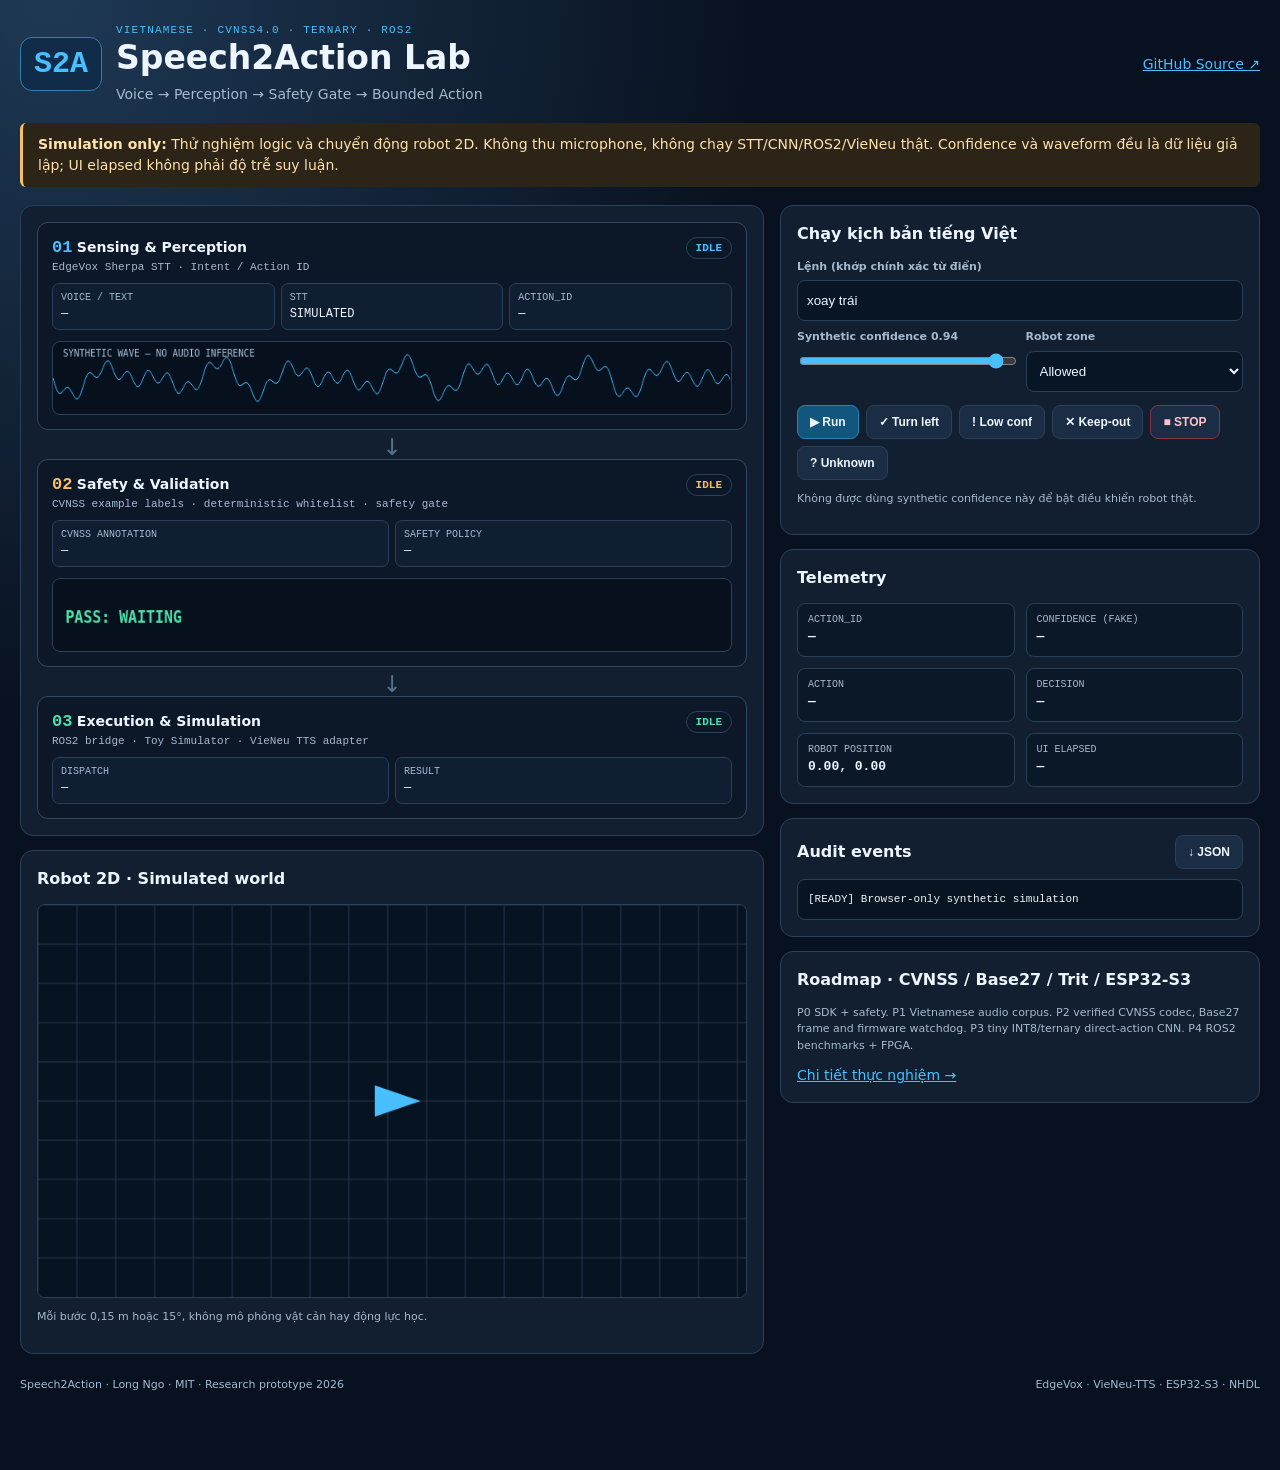
==== site/index.html @ 1edca8e2 "docs: add Speech2Action Vietnamese lab, Pages workflow and CVNSS/Base27/ternary firmware roadmap" ====
<!doctype html>
<html lang="vi"><head><meta charset="utf-8"><meta name="viewport" content="width=device-width,initial-scale=1">
<title>Speech2Action · Vietnamese Robot Lab</title>
<style>
:root{color-scheme:dark;--bg:#08111f;--panel:#121f31;--text:#edf6ff;--muted:#a5b9ce;--border:#29405a;--blue:#48bfff;--amber:#f8bd65;--green:#4ee0aa;--red:#ff7180}
*{box-sizing:border-box}body{margin:0;background:radial-gradient(circle at 4% 0%,#1e3854,transparent 38%),var(--bg);font:14px/1.5 system-ui,sans-serif;color:var(--text)}
a{color:var(--blue)}.wrap{max-width:1300px;margin:auto;padding:24px 20px 70px}header{display:flex;align-items:center;justify-content:space-between;gap:15px;flex-wrap:wrap;margin:0 0 18px}
.brand{display:flex;align-items:center;gap:14px}.mark{font:900 30px monospace;padding:9px 13px;border:1px solid #347eaa;border-radius:12px;color:var(--blue);background:#102c48}
h1{font-size:clamp(23px,3vw,33px);line-height:1.2;margin:2px 0 0}h2{font-size:16px;margin:0 0 13px}.tiny{font:11px monospace;letter-spacing:1.2px;color:var(--blue)}.subtitle{color:var(--muted);margin:6px 0 0}
.notice{background:#2d2418;border-left:3px solid var(--amber);border-radius:6px;padding:11px 15px;color:#ffe1ad;margin-bottom:18px}
.cols{display:grid;grid-template-columns:minmax(0,1.55fr) minmax(310px,1fr);gap:16px;align-items:start}.stack{display:grid;gap:14px}
.panel{padding:16px;background:var(--panel);border:1px solid var(--border);border-radius:13px;min-width:0}
.block{--c:var(--blue);background:#0c1728;border:1px solid #304861;border-radius:11px;padding:14px;transition:.2s}.block.b2{--c:var(--amber)}.block.b3{--c:var(--green)}.block.run{border-color:var(--c);box-shadow:0 0 18px #31577766}.block.pass{border-color:var(--green)}.block.reject{border-color:var(--red)}
.bhead{display:flex;align-items:center;justify-content:space-between;gap:10px}.num{color:var(--c);font:bold 17px monospace}.name{font-weight:750;font-size:14px}.description{font:11px monospace;color:var(--muted);margin:2px 0 10px}.status{font:bold 11px monospace;color:var(--c);border:1px solid var(--border);padding:4px 9px;border-radius:15px}
.stages{display:grid;grid-template-columns:repeat(3,minmax(0,1fr));gap:6px}.stages.duo{grid-template-columns:repeat(2,minmax(0,1fr))}.stage{padding:8px;border:1px solid var(--border);background:#101e32;border-radius:7px;min-width:0}.stage small{display:block;color:var(--muted);font:10px monospace}.stage span{display:block;font:12px monospace;white-space:nowrap;overflow:hidden;text-overflow:ellipsis;margin-top:4px}
.arrow{text-align:center;font-size:23px;height:29px;color:#56728b}canvas{display:block;width:100%;height:74px;border:1px solid var(--border);border-radius:8px;margin-top:11px;background:#07111e}#world{height:auto;aspect-ratio:1.8}
label{display:block;font-size:11px;font-weight:700;color:var(--muted);margin:8px 0 5px}input[type=text],select{width:100%;height:41px;padding:9px;border-radius:8px;background:#081525;color:var(--text);border:1px solid var(--border)}input[type=range]{width:100%;accent-color:var(--blue)}
.controls,.metrics{display:grid;grid-template-columns:repeat(2,1fr);gap:11px}.buttons{display:flex;gap:7px;flex-wrap:wrap;margin-top:13px}
button{padding:9px 12px;color:var(--text);background:#1a2d45;border:1px solid var(--border);border-radius:8px;font-size:12px;font-weight:bold;cursor:pointer}button.primary{background:#12557d;border-color:#2684b7}button.stop{color:#ffc0c8;border-color:#8a3345}button:disabled{opacity:.45;cursor:wait}
.metric{padding:10px;background:#0b1828;border:1px solid var(--border);border-radius:8px}.metric small{display:block;color:var(--muted);font:10px monospace}.metric strong{font:700 13px monospace;overflow-wrap:anywhere}
pre{background:#081421;border:1px solid var(--border);border-radius:8px;padding:10px;margin:0;white-space:pre-wrap;max-height:230px;overflow:auto;font:11px/1.7 monospace}
.note{font-size:11px;color:var(--muted)}footer{color:var(--muted);font-size:11px;margin-top:23px;display:flex;justify-content:space-between;gap:10px;flex-wrap:wrap}
@media(max-width:900px){.cols{grid-template-columns:1fr}}@media(max-width:520px){.wrap{padding:16px 10px 65px}.panel{padding:10px}.block{padding:10px}.controls,.metrics{grid-template-columns:1fr}}
</style></head><body><div class="wrap">
<header><div class="brand"><div class="mark">S2A</div><div><div class="tiny">VIETNAMESE · CVNSS4.0 · TERNARY · ROS2</div><h1>Speech2Action Lab</h1><p class="subtitle">Voice → Perception → Safety Gate → Bounded Action</p></div></div><a href="https://github.com/xulytiengviet/speech2action">GitHub Source ↗</a></header>
<div class="notice"><strong>Simulation only:</strong> Thử nghiệm logic và chuyển động robot 2D. Không thu microphone, không chạy STT/CNN/ROS2/VieNeu thật. Confidence và waveform đều là dữ liệu giả lập; UI elapsed không phải độ trễ suy luận.</div>
<div class="cols"><main class="stack"><section class="panel">
<div class="block b1" id="b1"><div class="bhead"><div><span class="num">01</span> <span class="name">Sensing & Perception</span></div><span class="status" id="s1">IDLE</span></div><div class="description">EdgeVox Sherpa STT · Intent / Action ID</div><div class="stages"><div class="stage"><small>VOICE / TEXT</small><span id="v1">—</span></div><div class="stage"><small>STT</small><span>SIMULATED</span></div><div class="stage"><small>ACTION_ID</small><span id="v2">—</span></div></div><canvas id="wave" width="820" height="74"></canvas></div>
<div class="arrow">↓</div>
<div class="block b2" id="b2"><div class="bhead"><div><span class="num">02</span> <span class="name">Safety & Validation</span></div><span class="status" id="s2">IDLE</span></div><div class="description">CVNSS example labels · deterministic whitelist · safety gate</div><div class="stages duo"><div class="stage"><small>CVNSS ANNOTATION</small><span id="v3">—</span></div><div class="stage"><small>SAFETY POLICY</small><span id="v4">—</span></div></div><canvas id="checks" width="820" height="74"></canvas></div>
<div class="arrow">↓</div>
<div class="block b3" id="b3"><div class="bhead"><div><span class="num">03</span> <span class="name">Execution & Simulation</span></div><span class="status" id="s3">IDLE</span></div><div class="description">ROS2 bridge · Toy Simulator · VieNeu TTS adapter</div><div class="stages duo"><div class="stage"><small>DISPATCH</small><span id="v5">—</span></div><div class="stage"><small>RESULT</small><span id="v6">—</span></div></div></div></section>
<section class="panel"><h2>Robot 2D · Simulated world</h2><canvas id="world" width="820" height="450"></canvas><p class="note">Mỗi bước 0,15 m hoặc 15°, không mô phỏng vật cản hay động lực học.</p></section></main>
<aside class="stack"><section class="panel"><h2>Chạy kịch bản tiếng Việt</h2><label for="cmd">Lệnh (khớp chính xác từ điển)</label><input id="cmd" type="text" value="xoay trái"><div class="controls"><div><label for="conf">Synthetic confidence <output id="co">0.94</output></label><input id="conf" type="range" min="0" max="1" step=".01" value=".94"></div><div><label for="zone">Robot zone</label><select id="zone"><option value="clear">Allowed</option><option value="keepout">Keep-out</option></select></div></div>
<div class="buttons"><button class="primary" id="go">▶ Run</button><button data-case="ok">✓ Turn left</button><button data-case="low">! Low conf</button><button data-case="keep">✕ Keep-out</button><button data-case="stop" class="stop">■ STOP</button><button data-case="unknown">? Unknown</button></div>
<p class="note">Không được dùng synthetic confidence này để bật điều khiển robot thật.</p></section>
<section class="panel"><h2>Telemetry</h2><div class="metrics"><div class="metric"><small>ACTION_ID</small><strong id="m1">—</strong></div><div class="metric"><small>CONFIDENCE (FAKE)</small><strong id="m2">—</strong></div><div class="metric"><small>ACTION</small><strong id="m3">—</strong></div><div class="metric"><small>DECISION</small><strong id="m4">—</strong></div><div class="metric"><small>ROBOT POSITION</small><strong id="m5">0.00, 0.00</strong></div><div class="metric"><small>UI ELAPSED</small><strong id="m6">—</strong></div></div></section>
<section class="panel"><div style="display:flex;justify-content:space-between;gap:8px;align-items:center;margin-bottom:10px"><h2 style="margin:0">Audit events</h2><button id="export">↓ JSON</button></div><pre id="log">[READY] Browser-only synthetic simulation</pre></section>
<section class="panel"><h2>Roadmap · CVNSS / Base27 / Trit / ESP32-S3</h2><p class="note">P0 SDK + safety. P1 Vietnamese audio corpus. P2 verified CVNSS codec, Base27 frame and firmware watchdog. P3 tiny INT8/ternary direct-action CNN. P4 ROS2 benchmarks + FPGA.</p><a href="https://github.com/xulytiengviet/speech2action/blob/main/SPEECH2ACTION_ROADMAP.md">Chi tiết thực nghiệm →</a></section></aside></div>
<footer><span>Speech2Action · Long Ngo · MIT · Research prototype 2026</span><span>EdgeVox · VieNeu-TTS · ESP32-S3 · NHDL</span></footer>
</div><script>
"use strict";
const $=id=>document.getElementById(id),sleep=n=>new Promise(r=>setTimeout(r,n));
const actions=[{id:0,name:"STOP",tag:"duwng2",p:["dừng lại","dừng","đứng lại","khẩn cấp dừng"]},{id:1,name:"MOVE_FORWARD",tag:"tieens1 leen1",p:["tiến lên","đi thẳng","tiến"]},{id:2,name:"MOVE_BACK",tag:"lui3",p:["lùi lại","lùi"]},{id:3,name:"TURN_LEFT",tag:"xoay1 trai3",p:["xoay trái","quay trái","rẽ trái"]},{id:4,name:"TURN_RIGHT",tag:"xoay1 fai3",p:["xoay phải","quay phải","rẽ phải"]},{id:5,name:"GRASP",tag:"gap1",p:["gắp vật","gắp"]}];
const n=s=>s.normalize("NFC").toLocaleLowerCase("vi-VN").trim().replace(/\s+/g," ");const lex=new Map();actions.forEach(a=>a.p.forEach(p=>lex.set(n(p),a)));
let busy=false,pose={x:0,y:0,yaw:0},history=[];
function state(i,s){$("s"+i).textContent=s;const b=$("b"+i);b.classList.remove("run","pass","reject");if(s==="RUN")b.classList.add("run");if(s==="PASS")b.classList.add("pass");if(s==="REJECT")b.classList.add("reject")}
function wave(){const c=$("wave"),g=c.getContext("2d");g.strokeStyle="#48bfff";g.beginPath();for(let i=0;i<c.width;i++){const y=37+Math.sin(i*.07)*Math.cos(i*.014)*18+Math.sin(i*.26)*7;i?g.lineTo(i,y):g.moveTo(i,y)}g.stroke();g.fillStyle="#abc1d8";g.font="11px monospace";g.fillText("SYNTHETIC WAVE — NO AUDIO INFERENCE",12,15)}
function check(ok,s){const g=$("checks").getContext("2d");g.clearRect(0,0,820,74);g.fillStyle=ok?"#4ee0aa":"#ff7180";g.font="bold 18px monospace";g.fillText((ok?"PASS: ":"REJECT: ")+s,15,45)}
function world(){const c=$("world"),g=c.getContext("2d"),w=c.width,h=c.height;g.fillStyle="#061320";g.fillRect(0,0,w,h);g.strokeStyle="#263950";for(let x=0;x<w;x+=45){g.beginPath();g.moveTo(x,0);g.lineTo(x,h);g.stroke()}for(let y=0;y<h;y+=45){g.beginPath();g.moveTo(0,y);g.lineTo(w,y);g.stroke()}g.save();g.translate(w/2+pose.x*130,h/2-pose.y*130);g.rotate(-pose.yaw);g.fillStyle="#48bfff";g.beginPath();g.moveTo(33,0);g.lineTo(-20,-18);g.lineTo(-20,18);g.closePath();g.fill();g.restore();$("m5").textContent=pose.x.toFixed(2)+", "+pose.y.toFixed(2)}
function move(id){if(id===1){pose.x+=.15*Math.cos(pose.yaw);pose.y+=.15*Math.sin(pose.yaw)}if(id===2){pose.x-=.15*Math.cos(pose.yaw);pose.y-=.15*Math.sin(pose.yaw)}if(id===3)pose.yaw+=Math.PI/12;if(id===4)pose.yaw-=Math.PI/12;world()}
async function run(){if(busy)return;busy=true;document.querySelectorAll("button").forEach(b=>b.disabled=true);const t=performance.now(),cmd=$("cmd").value,conf=Number($("conf").value),keep=$("zone").value==="keepout",act=lex.get(n(cmd)),trace=[];$("log").textContent="[START] synthetic only";const info=s=>{$("log").textContent+="\n"+s;trace.push(s)};
try{[1,2,3].forEach(i=>state(i,"IDLE"));state(1,"RUN");$("v1").textContent=cmd;info("[B1] Text input, real STT skipped");await sleep(180);$("v2").textContent=act?act.id:"UNKNOWN";$("m1").textContent=act?act.id:"UNKNOWN";$("m2").textContent=conf.toFixed(2);$("m3").textContent=act?act.name:"UNKNOWN";state(1,"PASS");
state(2,"RUN");await sleep(170);$("v3").textContent=act?act.tag+" (demo)":"N/A";const reason=!act?"UNKNOWN_COMMAND":act.id===0?"PASS":keep?"KEEP_OUT":conf<.85?"LOW_CONFIDENCE":act.id===5?"OPERATOR_AUTH_REQUIRED":"PASS";const ok=reason==="PASS";$("v4").textContent=reason;$("m4").textContent=reason;state(2,ok?"PASS":"REJECT");check(ok,reason);info("[B2] "+reason);await sleep(170);
state(3,"RUN");const result=ok?"SIMULATED_"+act.name:"NO_OP";$("v5").textContent=ok?act.name:"NO_OP";if(ok)move(act.id);$("v6").textContent=result;state(3,ok?"PASS":"REJECT");info("[B3] "+result);const duration=Math.round(performance.now()-t);$("m6").textContent=duration+" ms (UI)";history.push({synthetic:true,command:cmd,confidence:conf,keepout:keep,action:act?act.id:null,decision:reason,result,ui_ms:duration,trace})}
finally{busy=false;document.querySelectorAll("button").forEach(b=>b.disabled=false)}}
$("go").onclick=run;$("cmd").onkeydown=e=>{if(e.key==="Enter")run()};$("conf").oninput=()=>{$("co").textContent=Number($("conf").value).toFixed(2)};
const cases={ok:["xoay trái",.94,"clear"],low:["gắp vật",.62,"clear"],keep:["xoay trái",.94,"keepout"],stop:["dừng lại",.1,"keepout"],unknown:["không tiến lên",.97,"clear"]};
document.querySelectorAll("[data-case]").forEach(b=>b.onclick=()=>{const q=cases[b.dataset.case];$("cmd").value=q[0];$("conf").value=q[1];$("zone").value=q[2];$("co").textContent=Number(q[1]).toFixed(2);run()});
$("export").onclick=()=>{const obj={schema:"speech2action-synthetic",runs:history},url=URL.createObjectURL(new Blob([JSON.stringify(obj,null,2)],{type:"application/json"})),a=document.createElement("a");a.href=url;a.download="speech2action-audit.json";a.click();setTimeout(()=>URL.revokeObjectURL(url),1000)};
wave();world();check(true,"WAITING");
</script></body></html>
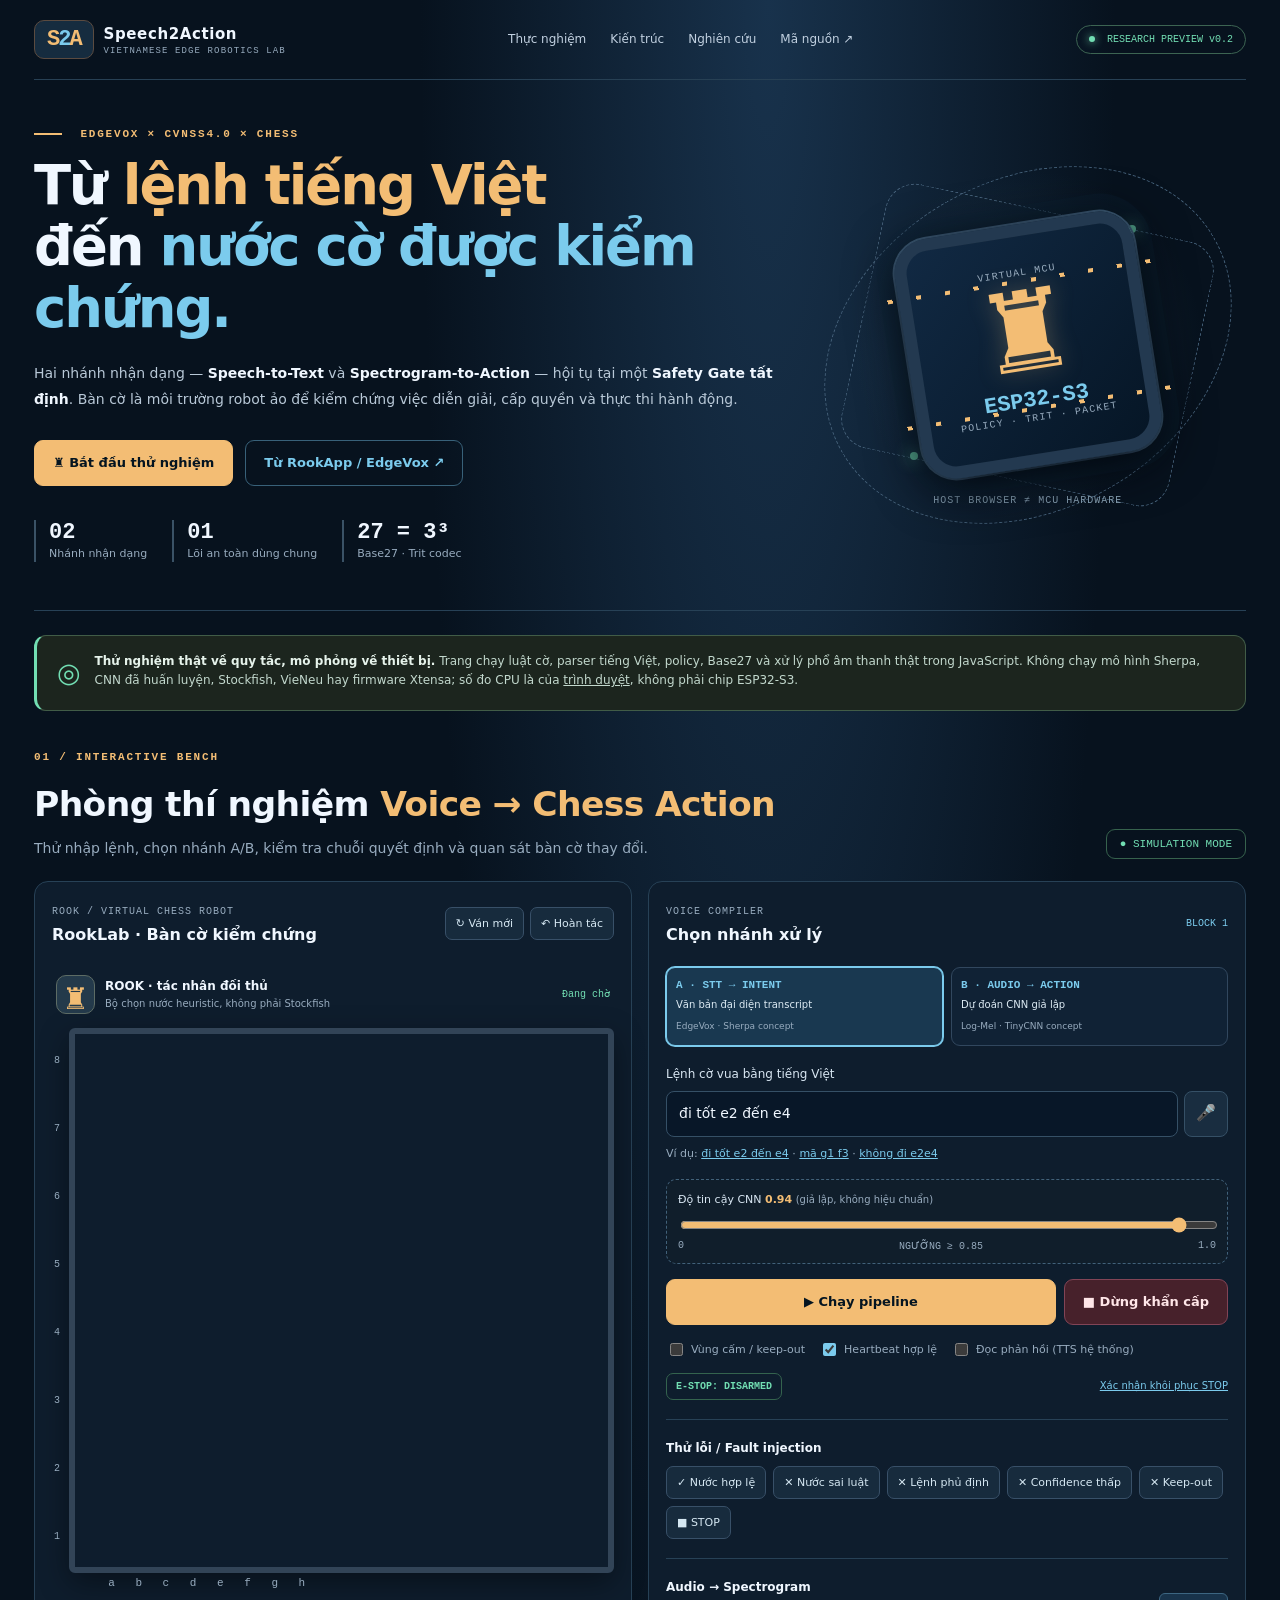
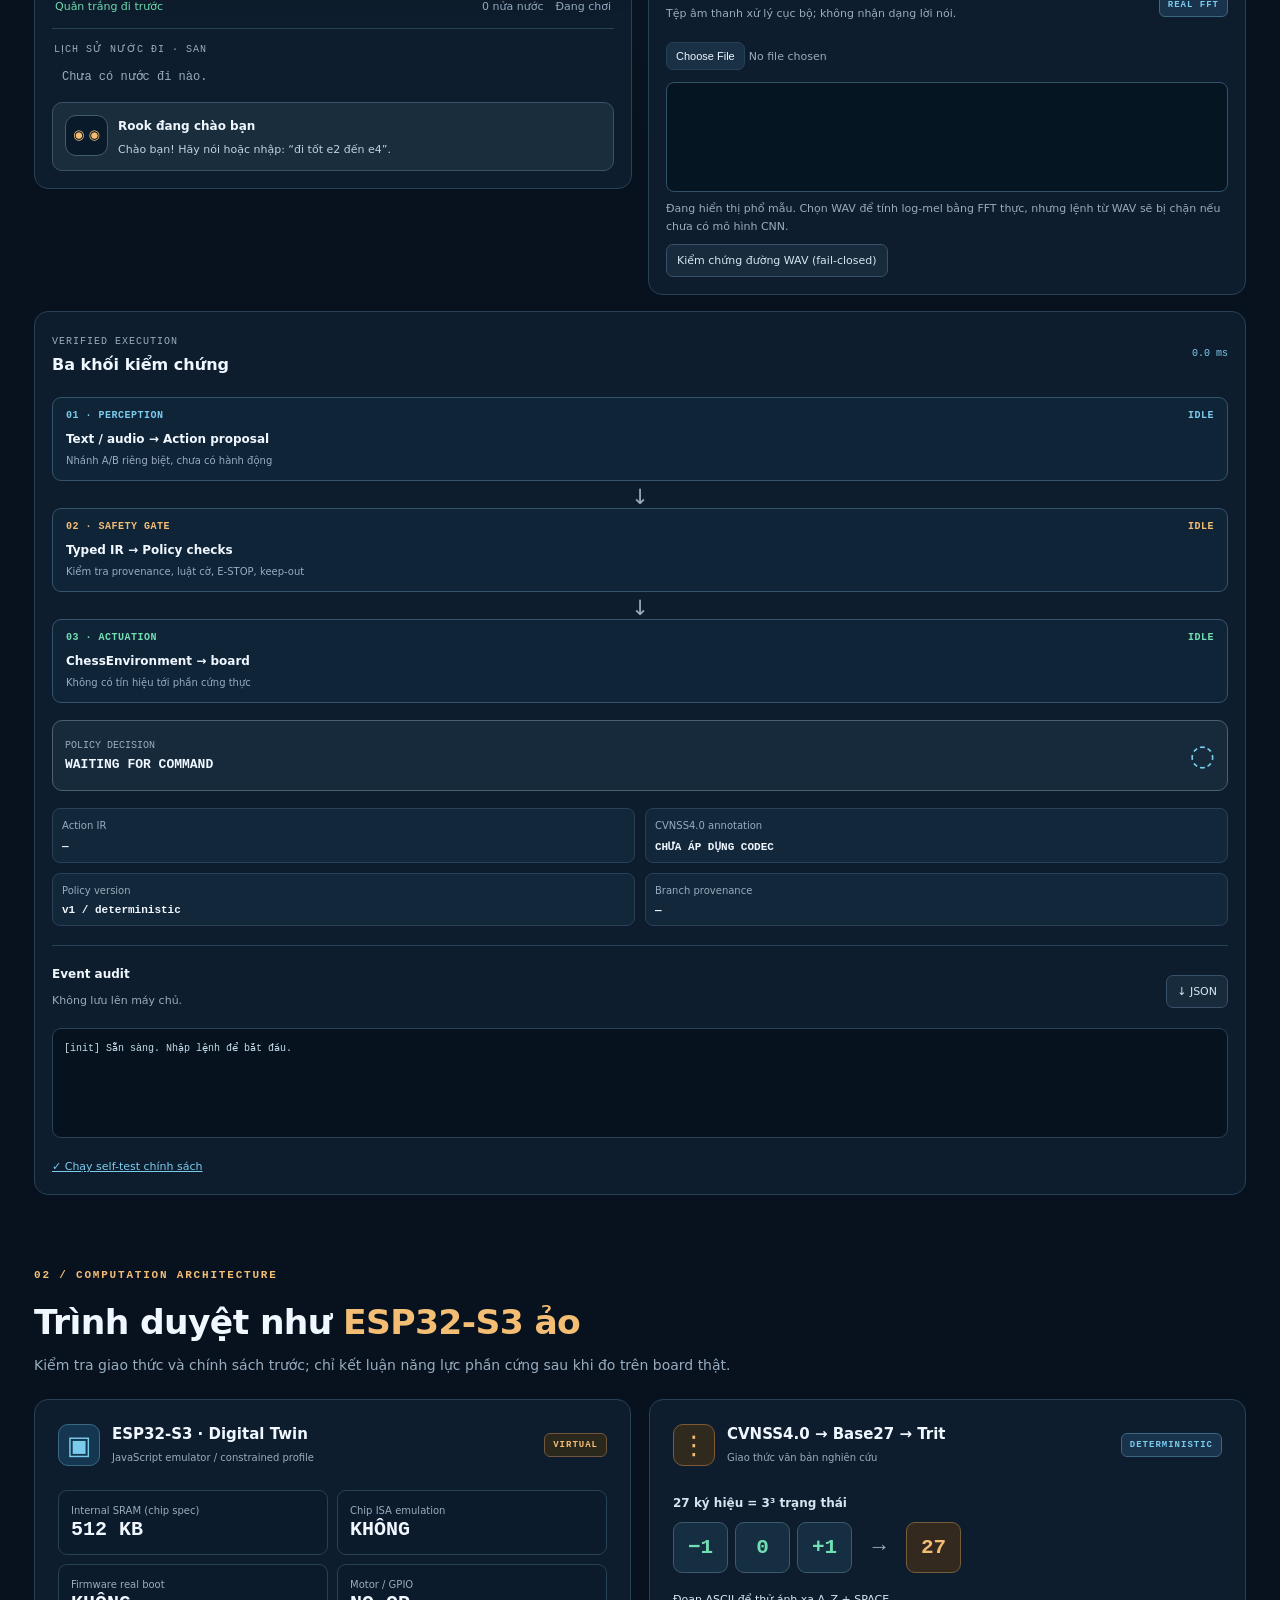
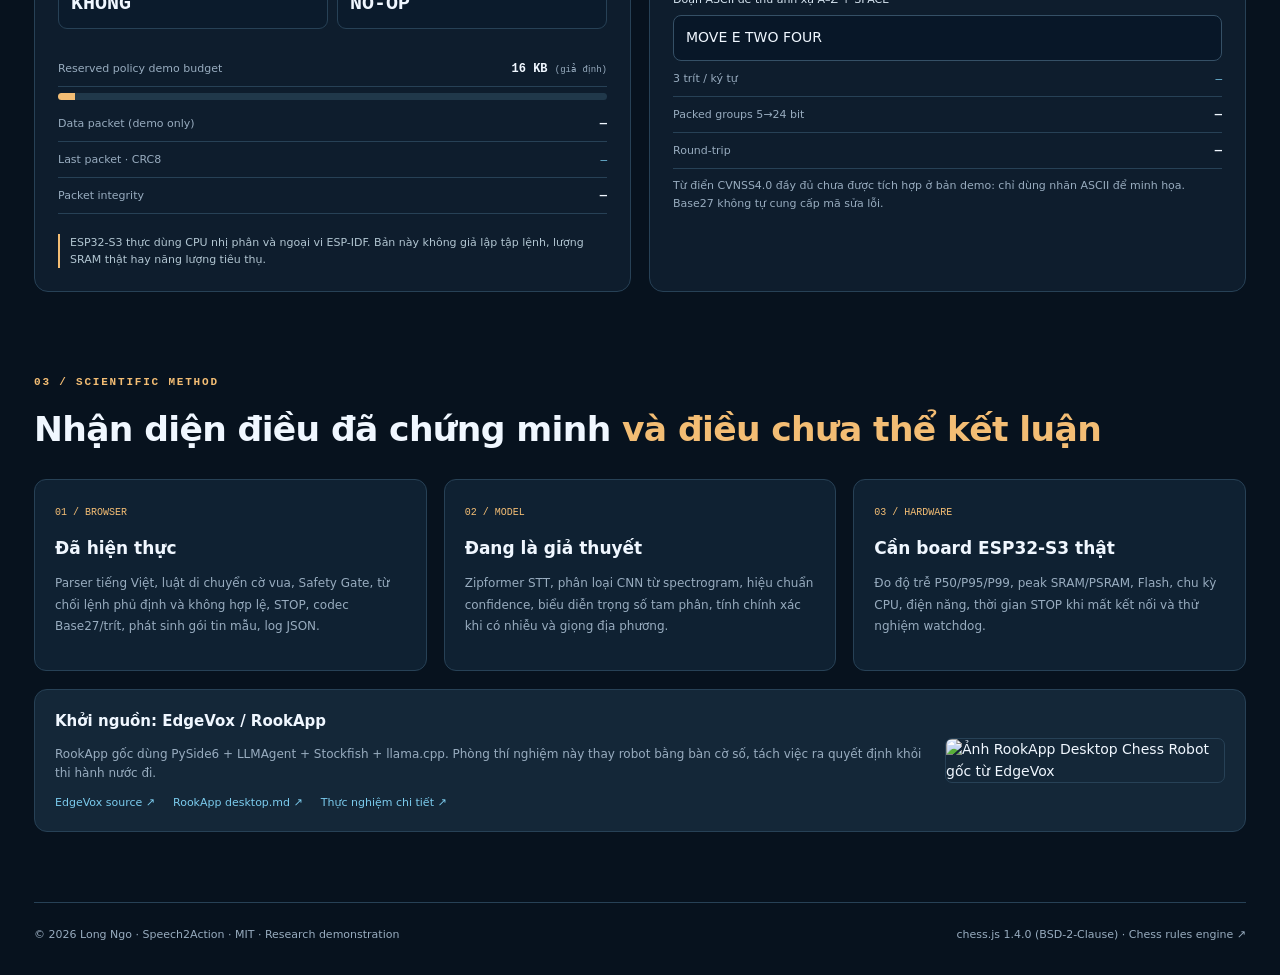
==== commit e4e152bf: "feat(web): rebuild Speech2Action research landing, chess console and virtual ESP32-S3 dashboard" ====
--- a/site/index.html
+++ b/site/index.html
@@ -1,62 +1,98 @@
 <!doctype html>
-<html lang="vi"><head><meta charset="utf-8"><meta name="viewport" content="width=device-width,initial-scale=1">
-<title>Speech2Action · Vietnamese Robot Lab</title>
-<style>
-:root{color-scheme:dark;--bg:#08111f;--panel:#121f31;--text:#edf6ff;--muted:#a5b9ce;--border:#29405a;--blue:#48bfff;--amber:#f8bd65;--green:#4ee0aa;--red:#ff7180}
-*{box-sizing:border-box}body{margin:0;background:radial-gradient(circle at 4% 0%,#1e3854,transparent 38%),var(--bg);font:14px/1.5 system-ui,sans-serif;color:var(--text)}
-a{color:var(--blue)}.wrap{max-width:1300px;margin:auto;padding:24px 20px 70px}header{display:flex;align-items:center;justify-content:space-between;gap:15px;flex-wrap:wrap;margin:0 0 18px}
-.brand{display:flex;align-items:center;gap:14px}.mark{font:900 30px monospace;padding:9px 13px;border:1px solid #347eaa;border-radius:12px;color:var(--blue);background:#102c48}
-h1{font-size:clamp(23px,3vw,33px);line-height:1.2;margin:2px 0 0}h2{font-size:16px;margin:0 0 13px}.tiny{font:11px monospace;letter-spacing:1.2px;color:var(--blue)}.subtitle{color:var(--muted);margin:6px 0 0}
-.notice{background:#2d2418;border-left:3px solid var(--amber);border-radius:6px;padding:11px 15px;color:#ffe1ad;margin-bottom:18px}
-.cols{display:grid;grid-template-columns:minmax(0,1.55fr) minmax(310px,1fr);gap:16px;align-items:start}.stack{display:grid;gap:14px}
-.panel{padding:16px;background:var(--panel);border:1px solid var(--border);border-radius:13px;min-width:0}
-.block{--c:var(--blue);background:#0c1728;border:1px solid #304861;border-radius:11px;padding:14px;transition:.2s}.block.b2{--c:var(--amber)}.block.b3{--c:var(--green)}.block.run{border-color:var(--c);box-shadow:0 0 18px #31577766}.block.pass{border-color:var(--green)}.block.reject{border-color:var(--red)}
-.bhead{display:flex;align-items:center;justify-content:space-between;gap:10px}.num{color:var(--c);font:bold 17px monospace}.name{font-weight:750;font-size:14px}.description{font:11px monospace;color:var(--muted);margin:2px 0 10px}.status{font:bold 11px monospace;color:var(--c);border:1px solid var(--border);padding:4px 9px;border-radius:15px}
-.stages{display:grid;grid-template-columns:repeat(3,minmax(0,1fr));gap:6px}.stages.duo{grid-template-columns:repeat(2,minmax(0,1fr))}.stage{padding:8px;border:1px solid var(--border);background:#101e32;border-radius:7px;min-width:0}.stage small{display:block;color:var(--muted);font:10px monospace}.stage span{display:block;font:12px monospace;white-space:nowrap;overflow:hidden;text-overflow:ellipsis;margin-top:4px}
-.arrow{text-align:center;font-size:23px;height:29px;color:#56728b}canvas{display:block;width:100%;height:74px;border:1px solid var(--border);border-radius:8px;margin-top:11px;background:#07111e}#world{height:auto;aspect-ratio:1.8}
-label{display:block;font-size:11px;font-weight:700;color:var(--muted);margin:8px 0 5px}input[type=text],select{width:100%;height:41px;padding:9px;border-radius:8px;background:#081525;color:var(--text);border:1px solid var(--border)}input[type=range]{width:100%;accent-color:var(--blue)}
-.controls,.metrics{display:grid;grid-template-columns:repeat(2,1fr);gap:11px}.buttons{display:flex;gap:7px;flex-wrap:wrap;margin-top:13px}
-button{padding:9px 12px;color:var(--text);background:#1a2d45;border:1px solid var(--border);border-radius:8px;font-size:12px;font-weight:bold;cursor:pointer}button.primary{background:#12557d;border-color:#2684b7}button.stop{color:#ffc0c8;border-color:#8a3345}button:disabled{opacity:.45;cursor:wait}
-.metric{padding:10px;background:#0b1828;border:1px solid var(--border);border-radius:8px}.metric small{display:block;color:var(--muted);font:10px monospace}.metric strong{font:700 13px monospace;overflow-wrap:anywhere}
-pre{background:#081421;border:1px solid var(--border);border-radius:8px;padding:10px;margin:0;white-space:pre-wrap;max-height:230px;overflow:auto;font:11px/1.7 monospace}
-.note{font-size:11px;color:var(--muted)}footer{color:var(--muted);font-size:11px;margin-top:23px;display:flex;justify-content:space-between;gap:10px;flex-wrap:wrap}
-@media(max-width:900px){.cols{grid-template-columns:1fr}}@media(max-width:520px){.wrap{padding:16px 10px 65px}.panel{padding:10px}.block{padding:10px}.controls,.metrics{grid-template-columns:1fr}}
-</style></head><body><div class="wrap">
-<header><div class="brand"><div class="mark">S2A</div><div><div class="tiny">VIETNAMESE · CVNSS4.0 · TERNARY · ROS2</div><h1>Speech2Action Lab</h1><p class="subtitle">Voice → Perception → Safety Gate → Bounded Action</p></div></div><a href="https://github.com/xulytiengviet/speech2action">GitHub Source ↗</a></header>
-<div class="notice"><strong>Simulation only:</strong> Thử nghiệm logic và chuyển động robot 2D. Không thu microphone, không chạy STT/CNN/ROS2/VieNeu thật. Confidence và waveform đều là dữ liệu giả lập; UI elapsed không phải độ trễ suy luận.</div>
-<div class="cols"><main class="stack"><section class="panel">
-<div class="block b1" id="b1"><div class="bhead"><div><span class="num">01</span> <span class="name">Sensing & Perception</span></div><span class="status" id="s1">IDLE</span></div><div class="description">EdgeVox Sherpa STT · Intent / Action ID</div><div class="stages"><div class="stage"><small>VOICE / TEXT</small><span id="v1">—</span></div><div class="stage"><small>STT</small><span>SIMULATED</span></div><div class="stage"><small>ACTION_ID</small><span id="v2">—</span></div></div><canvas id="wave" width="820" height="74"></canvas></div>
-<div class="arrow">↓</div>
-<div class="block b2" id="b2"><div class="bhead"><div><span class="num">02</span> <span class="name">Safety & Validation</span></div><span class="status" id="s2">IDLE</span></div><div class="description">CVNSS example labels · deterministic whitelist · safety gate</div><div class="stages duo"><div class="stage"><small>CVNSS ANNOTATION</small><span id="v3">—</span></div><div class="stage"><small>SAFETY POLICY</small><span id="v4">—</span></div></div><canvas id="checks" width="820" height="74"></canvas></div>
-<div class="arrow">↓</div>
-<div class="block b3" id="b3"><div class="bhead"><div><span class="num">03</span> <span class="name">Execution & Simulation</span></div><span class="status" id="s3">IDLE</span></div><div class="description">ROS2 bridge · Toy Simulator · VieNeu TTS adapter</div><div class="stages duo"><div class="stage"><small>DISPATCH</small><span id="v5">—</span></div><div class="stage"><small>RESULT</small><span id="v6">—</span></div></div></div></section>
-<section class="panel"><h2>Robot 2D · Simulated world</h2><canvas id="world" width="820" height="450"></canvas><p class="note">Mỗi bước 0,15 m hoặc 15°, không mô phỏng vật cản hay động lực học.</p></section></main>
-<aside class="stack"><section class="panel"><h2>Chạy kịch bản tiếng Việt</h2><label for="cmd">Lệnh (khớp chính xác từ điển)</label><input id="cmd" type="text" value="xoay trái"><div class="controls"><div><label for="conf">Synthetic confidence <output id="co">0.94</output></label><input id="conf" type="range" min="0" max="1" step=".01" value=".94"></div><div><label for="zone">Robot zone</label><select id="zone"><option value="clear">Allowed</option><option value="keepout">Keep-out</option></select></div></div>
-<div class="buttons"><button class="primary" id="go">▶ Run</button><button data-case="ok">✓ Turn left</button><button data-case="low">! Low conf</button><button data-case="keep">✕ Keep-out</button><button data-case="stop" class="stop">■ STOP</button><button data-case="unknown">? Unknown</button></div>
-<p class="note">Không được dùng synthetic confidence này để bật điều khiển robot thật.</p></section>
-<section class="panel"><h2>Telemetry</h2><div class="metrics"><div class="metric"><small>ACTION_ID</small><strong id="m1">—</strong></div><div class="metric"><small>CONFIDENCE (FAKE)</small><strong id="m2">—</strong></div><div class="metric"><small>ACTION</small><strong id="m3">—</strong></div><div class="metric"><small>DECISION</small><strong id="m4">—</strong></div><div class="metric"><small>ROBOT POSITION</small><strong id="m5">0.00, 0.00</strong></div><div class="metric"><small>UI ELAPSED</small><strong id="m6">—</strong></div></div></section>
-<section class="panel"><div style="display:flex;justify-content:space-between;gap:8px;align-items:center;margin-bottom:10px"><h2 style="margin:0">Audit events</h2><button id="export">↓ JSON</button></div><pre id="log">[READY] Browser-only synthetic simulation</pre></section>
-<section class="panel"><h2>Roadmap · CVNSS / Base27 / Trit / ESP32-S3</h2><p class="note">P0 SDK + safety. P1 Vietnamese audio corpus. P2 verified CVNSS codec, Base27 frame and firmware watchdog. P3 tiny INT8/ternary direct-action CNN. P4 ROS2 benchmarks + FPGA.</p><a href="https://github.com/xulytiengviet/speech2action/blob/main/SPEECH2ACTION_ROADMAP.md">Chi tiết thực nghiệm →</a></section></aside></div>
-<footer><span>Speech2Action · Long Ngo · MIT · Research prototype 2026</span><span>EdgeVox · VieNeu-TTS · ESP32-S3 · NHDL</span></footer>
-</div><script>
-"use strict";
-const $=id=>document.getElementById(id),sleep=n=>new Promise(r=>setTimeout(r,n));
-const actions=[{id:0,name:"STOP",tag:"duwng2",p:["dừng lại","dừng","đứng lại","khẩn cấp dừng"]},{id:1,name:"MOVE_FORWARD",tag:"tieens1 leen1",p:["tiến lên","đi thẳng","tiến"]},{id:2,name:"MOVE_BACK",tag:"lui3",p:["lùi lại","lùi"]},{id:3,name:"TURN_LEFT",tag:"xoay1 trai3",p:["xoay trái","quay trái","rẽ trái"]},{id:4,name:"TURN_RIGHT",tag:"xoay1 fai3",p:["xoay phải","quay phải","rẽ phải"]},{id:5,name:"GRASP",tag:"gap1",p:["gắp vật","gắp"]}];
-const n=s=>s.normalize("NFC").toLocaleLowerCase("vi-VN").trim().replace(/\s+/g," ");const lex=new Map();actions.forEach(a=>a.p.forEach(p=>lex.set(n(p),a)));
-let busy=false,pose={x:0,y:0,yaw:0},history=[];
-function state(i,s){$("s"+i).textContent=s;const b=$("b"+i);b.classList.remove("run","pass","reject");if(s==="RUN")b.classList.add("run");if(s==="PASS")b.classList.add("pass");if(s==="REJECT")b.classList.add("reject")}
-function wave(){const c=$("wave"),g=c.getContext("2d");g.strokeStyle="#48bfff";g.beginPath();for(let i=0;i<c.width;i++){const y=37+Math.sin(i*.07)*Math.cos(i*.014)*18+Math.sin(i*.26)*7;i?g.lineTo(i,y):g.moveTo(i,y)}g.stroke();g.fillStyle="#abc1d8";g.font="11px monospace";g.fillText("SYNTHETIC WAVE — NO AUDIO INFERENCE",12,15)}
-function check(ok,s){const g=$("checks").getContext("2d");g.clearRect(0,0,820,74);g.fillStyle=ok?"#4ee0aa":"#ff7180";g.font="bold 18px monospace";g.fillText((ok?"PASS: ":"REJECT: ")+s,15,45)}
-function world(){const c=$("world"),g=c.getContext("2d"),w=c.width,h=c.height;g.fillStyle="#061320";g.fillRect(0,0,w,h);g.strokeStyle="#263950";for(let x=0;x<w;x+=45){g.beginPath();g.moveTo(x,0);g.lineTo(x,h);g.stroke()}for(let y=0;y<h;y+=45){g.beginPath();g.moveTo(0,y);g.lineTo(w,y);g.stroke()}g.save();g.translate(w/2+pose.x*130,h/2-pose.y*130);g.rotate(-pose.yaw);g.fillStyle="#48bfff";g.beginPath();g.moveTo(33,0);g.lineTo(-20,-18);g.lineTo(-20,18);g.closePath();g.fill();g.restore();$("m5").textContent=pose.x.toFixed(2)+", "+pose.y.toFixed(2)}
-function move(id){if(id===1){pose.x+=.15*Math.cos(pose.yaw);pose.y+=.15*Math.sin(pose.yaw)}if(id===2){pose.x-=.15*Math.cos(pose.yaw);pose.y-=.15*Math.sin(pose.yaw)}if(id===3)pose.yaw+=Math.PI/12;if(id===4)pose.yaw-=Math.PI/12;world()}
-async function run(){if(busy)return;busy=true;document.querySelectorAll("button").forEach(b=>b.disabled=true);const t=performance.now(),cmd=$("cmd").value,conf=Number($("conf").value),keep=$("zone").value==="keepout",act=lex.get(n(cmd)),trace=[];$("log").textContent="[START] synthetic only";const info=s=>{$("log").textContent+="\n"+s;trace.push(s)};
-try{[1,2,3].forEach(i=>state(i,"IDLE"));state(1,"RUN");$("v1").textContent=cmd;info("[B1] Text input, real STT skipped");await sleep(180);$("v2").textContent=act?act.id:"UNKNOWN";$("m1").textContent=act?act.id:"UNKNOWN";$("m2").textContent=conf.toFixed(2);$("m3").textContent=act?act.name:"UNKNOWN";state(1,"PASS");
-state(2,"RUN");await sleep(170);$("v3").textContent=act?act.tag+" (demo)":"N/A";const reason=!act?"UNKNOWN_COMMAND":act.id===0?"PASS":keep?"KEEP_OUT":conf<.85?"LOW_CONFIDENCE":act.id===5?"OPERATOR_AUTH_REQUIRED":"PASS";const ok=reason==="PASS";$("v4").textContent=reason;$("m4").textContent=reason;state(2,ok?"PASS":"REJECT");check(ok,reason);info("[B2] "+reason);await sleep(170);
-state(3,"RUN");const result=ok?"SIMULATED_"+act.name:"NO_OP";$("v5").textContent=ok?act.name:"NO_OP";if(ok)move(act.id);$("v6").textContent=result;state(3,ok?"PASS":"REJECT");info("[B3] "+result);const duration=Math.round(performance.now()-t);$("m6").textContent=duration+" ms (UI)";history.push({synthetic:true,command:cmd,confidence:conf,keepout:keep,action:act?act.id:null,decision:reason,result,ui_ms:duration,trace})}
-finally{busy=false;document.querySelectorAll("button").forEach(b=>b.disabled=false)}}
-$("go").onclick=run;$("cmd").onkeydown=e=>{if(e.key==="Enter")run()};$("conf").oninput=()=>{$("co").textContent=Number($("conf").value).toFixed(2)};
-const cases={ok:["xoay trái",.94,"clear"],low:["gắp vật",.62,"clear"],keep:["xoay trái",.94,"keepout"],stop:["dừng lại",.1,"keepout"],unknown:["không tiến lên",.97,"clear"]};
-document.querySelectorAll("[data-case]").forEach(b=>b.onclick=()=>{const q=cases[b.dataset.case];$("cmd").value=q[0];$("conf").value=q[1];$("zone").value=q[2];$("co").textContent=Number(q[1]).toFixed(2);run()});
-$("export").onclick=()=>{const obj={schema:"speech2action-synthetic",runs:history},url=URL.createObjectURL(new Blob([JSON.stringify(obj,null,2)],{type:"application/json"})),a=document.createElement("a");a.href=url;a.download="speech2action-audit.json";a.click();setTimeout(()=>URL.revokeObjectURL(url),1000)};
-wave();world();check(true,"WAITING");
-</script></body></html>+<html lang="vi"><head>
+<meta charset="utf-8"><meta name="viewport" content="width=device-width, initial-scale=1">
+<meta name="theme-color" content="#07121e">
+<meta name="description" content="Speech2Action: Phòng thí nghiệm biên dịch lệnh tiếng Việt thành nước cờ hợp lệ, hai nhánh nhận dạng, Safety Gate dùng chung, mô phỏng ESP32-S3.">
+<title>Speech2Action · Vietnamese Speech-to-Chess Research Lab</title>
+<link rel="icon" href="data:image/svg+xml,%3Csvg xmlns='http://www.w3.org/2000/svg' viewBox='0 0 64 64'%3E%3Crect width='64' height='64' rx='13' fill='%230b1727'/%3E%3Ctext x='31' y='47' text-anchor='middle' font-size='43' fill='%23f3bd74'%3E%E2%99%9C%3C/text%3E%3C/svg%3E">
+<link rel="stylesheet" href="./style.css">
+</head><body>
+<div class="shell">
+<header class="topbar">
+ <a href="#top" class="identity"><span class="logo">S<span>2</span>A</span><span><strong>Speech2Action</strong><small>VIETNAMESE EDGE ROBOTICS LAB</small></span></a>
+ <nav aria-label="Điều hướng chính"><a href="#experiment">Thực nghiệm</a><a href="#architecture">Kiến trúc</a><a href="#research">Nghiên cứu</a><a href="https://github.com/xulytiengviet/speech2action" target="_blank" rel="noopener">Mã nguồn ↗</a></nav>
+ <span class="top-pill"><span class="dot"></span> RESEARCH PREVIEW v0.2</span>
+</header>
+<main id="top">
+<section class="hero">
+ <div class="hero-content">
+  <p class="kicker"><span class="line"></span> EDGEVOX × CVNSS4.0 × CHESS</p>
+  <h1>Từ <em>lệnh tiếng Việt</em><br>đến <span>nước cờ được kiểm chứng.</span></h1>
+  <p class="hero-desc">Hai nhánh nhận dạng — <strong>Speech-to-Text</strong> và <strong>Spectrogram-to-Action</strong> — hội tụ tại một <strong>Safety Gate tất định</strong>. Bàn cờ là môi trường robot ảo để kiểm chứng việc diễn giải, cấp quyền và thực thi hành động.</p>
+  <div class="hero-buttons"><a class="button primary" href="#experiment">♜ Bắt đầu thử nghiệm</a><a class="button ghost" href="https://github.com/nrl-ai/edgevox/blob/main/docs/documentation/desktop.md" target="_blank" rel="noopener">Từ RookApp / EdgeVox ↗</a></div>
+  <div class="hero-stats"><div><strong>02</strong><span>Nhánh nhận dạng</span></div><div><strong>01</strong><span>Lõi an toàn dùng chung</span></div><div><strong>27 = 3³</strong><span>Base27 · Trit codec</span></div></div>
+ </div>
+ <div class="hero-art" aria-hidden="true"><div class="art-glow"></div><div class="chip"><span class="chip-label">VIRTUAL MCU</span><span class="chip-icon">♜</span><b>ESP32-S3</b><small>POLICY · TRIT · PACKET</small></div><div class="art-track t1"></div><div class="art-track t2"></div><div class="art-spark s1"></div><div class="art-spark s2"></div><div class="art-caption">HOST BROWSER ≠ MCU HARDWARE</div></div>
+</section>
+<div class="truth"><span class="truth-icon">◎</span><div><strong>Thử nghiệm thật về quy tắc, mô phỏng về thiết bị.</strong> Trang chạy luật cờ, parser tiếng Việt, policy, Base27 và xử lý phổ âm thanh thật trong JavaScript. Không chạy mô hình Sherpa, CNN đã huấn luyện, Stockfish, VieNeu hay firmware Xtensa; số đo CPU là của <u>trình duyệt</u>, không phải chip ESP32-S3.</div></div>
+<section id="experiment" class="experiment">
+ <div class="section-title"><div><p class="kicker">01 / INTERACTIVE BENCH</p><h2>Phòng thí nghiệm <span>Voice → Chess Action</span></h2><p>Thử nhập lệnh, chọn nhánh A/B, kiểm tra chuỗi quyết định và quan sát bàn cờ thay đổi.</p></div><span class="live-indicator">● SIMULATION MODE</span></div>
+ <div class="lab-grid">
+  <section class="board-panel">
+   <div class="panel-head"><div><span class="section-mini">ROOK / VIRTUAL CHESS ROBOT</span><h3>RookLab · Bàn cờ kiểm chứng</h3></div><div class="head-actions"><button id="newGame" class="sm">↻ Ván mới</button><button id="undo" class="sm">↶ Hoàn tác</button></div></div>
+   <div class="opponent"><div class="avatar">♜</div><div><strong>ROOK · tác nhân đối thủ</strong><small>Bộ chọn nước heuristic, không phải Stockfish</small></div><span class="opp-status" id="opponentStatus">Đang chờ</span></div>
+   <div class="board-wrap"><div class="board" id="board" role="grid" aria-label="Bàn cờ vua 8 nhân 8; bấm ô quân trắng rồi ô đích"></div><span class="coordinate left">8<br>7<br>6<br>5<br>4<br>3<br>2<br>1</span><div class="coordinate bottom">a　 b　 c　 d　 e　 f　 g　 h</div></div>
+   <div class="board-foot"><div id="turnInfo" class="turn-info">Quân trắng đi trước</div><div><span id="plyInfo">0 nửa nước</span><span id="gameState">Đang chơi</span></div></div>
+   <div class="moves-block"><div class="section-mini">LỊCH SỬ NƯỚC ĐI · SAN</div><div id="moveHistory" class="moves"><span class="muted">Chưa có nước đi nào.</span></div></div>
+   <div class="chatbot"><div class="face">◉ ◉</div><div><strong id="rookTitle">Rook đang chào bạn</strong><p id="rookSpeech">Chào bạn! Hãy nói hoặc nhập: “đi tốt e2 đến e4”.</p></div></div>
+  </section>
+  <section class="controls-panel">
+   <div class="panel-head"><div><span class="section-mini">VOICE COMPILER</span><h3>Chọn nhánh xử lý</h3></div><span class="step-mini">BLOCK 1</span></div>
+   <div class="branches" role="group" aria-label="Chọn nhánh nhận dạng">
+     <button id="branchA" class="branch selected" aria-pressed="true"><b>A · STT → INTENT</b><small>Văn bản đại diện transcript</small><span>EdgeVox · Sherpa concept</span></button>
+     <button id="branchB" class="branch" aria-pressed="false"><b>B · AUDIO → ACTION</b><small>Dự đoán CNN giả lập</small><span>Log-Mel · TinyCNN concept</span></button>
+   </div>
+   <div class="fieldgroup"><label for="command">Lệnh cờ vua bằng tiếng Việt</label><div class="command-row"><input id="command" type="text" value="đi tốt e2 đến e4" autocomplete="off" spellcheck="false" aria-label="Lệnh tiếng Việt"><button id="mic" title="Browser Web Speech API; không phải Sherpa, có thể xử lý trực tuyến" class="iconbutton">🎤</button></div><p class="help">Ví dụ: <button class="textbutton" data-example="đi tốt e2 đến e4">đi tốt e2 đến e4</button> · <button class="textbutton" data-example="mã g1 f3">mã g1 f3</button> · <button class="textbutton" data-example="không đi e2e4">không đi e2e4</button></p></div>
+   <div id="branchBTools" class="synthetic-tools"><label for="confidence">Độ tin cậy CNN <strong id="confValue">0.94</strong> <span>(giả lập, không hiệu chuẩn)</span></label><input type="range" id="confidence" min="0" max="1" step=".01" value=".94"><div class="threshold"><span>0</span><span>NGƯỠNG ≥ 0.85</span><span>1.0</span></div></div>
+   <div class="action-row"><button id="run" class="button primary fill">▶ Chạy pipeline</button><button id="stop" class="button danger">■ Dừng khẩn cấp</button></div>
+   <div class="flags"><label><input id="keepout" type="checkbox"> Vùng cấm / keep-out</label><label><input id="heartbeat" type="checkbox" checked> Heartbeat hợp lệ</label><label><input id="voiceOut" type="checkbox"> Đọc phản hồi (TTS hệ thống)</label></div>
+   <div class="stop-info"><span id="estopState" class="safetypill ready">E-STOP: DISARMED</span><button id="resetEstop" class="linkbtn">Xác nhận khôi phục STOP</button></div>
+   <div class="ruleline"></div>
+   <h4>Thử lỗi / Fault injection</h4><div class="scenarios"><button data-scenario="legal">✓ Nước hợp lệ</button><button data-scenario="invalid">✕ Nước sai luật</button><button data-scenario="negation">✕ Lệnh phủ định</button><button data-scenario="low">✕ Confidence thấp</button><button data-scenario="keepout">✕ Keep-out</button><button data-scenario="stop">■ STOP</button></div>
+   <div class="ruleline"></div>
+   <div class="file-head"><div><h4>Audio → Spectrogram</h4><p class="help">Tệp âm thanh xử lý cục bộ; không nhận dạng lời nói.</p></div><span class="tag">REAL FFT</span></div>
+   <input id="audioFile" type="file" accept="audio/*,.wav" aria-label="Chọn tệp WAV âm thanh để thử phổ">
+   <canvas id="spectrum" width="560" height="114" aria-label="Phổ năng lượng mel trích từ file âm thanh hoặc demo" role="img"></canvas>
+   <p class="help" id="audioInfo">Đang hiển thị phổ mẫu. Chọn WAV để tính log-mel bằng FFT thực, nhưng lệnh từ WAV sẽ bị chặn nếu chưa có mô hình CNN.</p>
+   <button id="tryAudio" class="sm" disabled>Kiểm chứng đường WAV (fail-closed)</button>
+  </section>
+  <section class="pipeline-panel">
+   <div class="panel-head"><div><span class="section-mini">VERIFIED EXECUTION</span><h3>Ba khối kiểm chứng</h3></div><span class="step-mini" id="elapsed">0.0 ms</span></div>
+   <div class="flow-block b1" id="stage1"><div class="flow-head"><span>01 · PERCEPTION</span><span id="stage1State">IDLE</span></div><b id="stage1Main">Text / audio → Action proposal</b><small id="stage1Desc">Nhánh A/B riêng biệt, chưa có hành động</small></div>
+   <div class="connector"><span>↓</span></div>
+   <div class="flow-block b2" id="stage2"><div class="flow-head"><span>02 · SAFETY GATE</span><span id="stage2State">IDLE</span></div><b id="stage2Main">Typed IR → Policy checks</b><small id="stage2Desc">Kiểm tra provenance, luật cờ, E-STOP, keep-out</small></div>
+   <div class="connector"><span>↓</span></div>
+   <div class="flow-block b3" id="stage3"><div class="flow-head"><span>03 · ACTUATION</span><span id="stage3State">IDLE</span></div><b id="stage3Main">ChessEnvironment → board</b><small id="stage3Desc">Không có tín hiệu tới phần cứng thực</small></div>
+   <div class="verdict" id="verdict" aria-live="polite"><div><small>POLICY DECISION</small><strong id="verdictValue">WAITING FOR COMMAND</strong></div><span id="verdictIcon">◌</span></div>
+   <div class="minigrid"><div><small>Action IR</small><strong id="irValue">—</strong></div><div><small>CVNSS4.0 annotation</small><strong id="cvnssValue">CHƯA ÁP DỤNG CODEC</strong></div><div><small>Policy version</small><strong>v1 / deterministic</strong></div><div><small>Branch provenance</small><strong id="sourceValue">—</strong></div></div>
+   <div class="ruleline"></div>
+   <div class="file-head"><div><h4>Event audit</h4><p class="help">Không lưu lên máy chủ.</p></div><button class="sm" id="downloadLog">↓ JSON</button></div><pre id="events" class="terminal" aria-live="polite">[init] Sẵn sàng. Nhập lệnh để bắt đầu.</pre><button class="linkbtn" id="selfTest">✓ Chạy self-test chính sách</button>
+  </section>
+ </div>
+</section>
+<section id="architecture" class="architecture">
+ <div class="section-title"><div><p class="kicker">02 / COMPUTATION ARCHITECTURE</p><h2>Trình duyệt như <span>ESP32-S3 ảo</span></h2><p>Kiểm tra giao thức và chính sách trước; chỉ kết luận năng lực phần cứng sau khi đo trên board thật.</p></div></div>
+ <div class="architecture-grid">
+  <div class="device-card">
+    <div class="device-heading"><div class="device-icon">▣</div><div><strong>ESP32-S3 · Digital Twin</strong><small>JavaScript emulator / constrained profile</small></div><span class="tag warn">VIRTUAL</span></div>
+    <div class="device-grid"><div><small>Internal SRAM (chip spec)</small><strong>512 KB</strong></div><div><small>Chip ISA emulation</small><strong>KHÔNG</strong></div><div><small>Firmware real boot</small><strong>KHÔNG</strong></div><div><small>Motor / GPIO</small><strong>NO-OP</strong></div></div>
+    <div class="device-rows"><p><span>Reserved policy demo budget</span><b>16 KB <small>(giả định)</small></b></p><div class="progress"><span style="width:3.125%"></span></div><p><span>Data packet (demo only)</span><b id="packetSize">—</b></p><p><span>Last packet · CRC8</span><code id="packetHex">—</code></p><p><span>Packet integrity</span><b id="packetState">—</b></p></div>
+    <div class="device-note">ESP32-S3 thực dùng CPU nhị phân và ngoại vi ESP-IDF. Bản này không giả lập tập lệnh, lượng SRAM thật hay năng lượng tiêu thụ.</div>
+  </div>
+  <div class="codec-card">
+    <div class="device-heading"><div class="device-icon amber">⋮</div><div><strong>CVNSS4.0 → Base27 → Trit</strong><small>Giao thức văn bản nghiên cứu</small></div><span class="tag">DETERMINISTIC</span></div>
+    <div class="codec-title">27 ký hiệu = 3³ trạng thái</div><div class="trit-cells"><span>−1</span><span>0</span><span>+1</span><span class="trit-arrow">→</span><strong>27</strong></div>
+    <label for="codecInput">Đoạn ASCII để thử ánh xạ A–Z + SPACE</label><input id="codecInput" value="MOVE E TWO FOUR" maxlength="120">
+    <div class="device-rows"><p><span>3 trít / ký tự</span><code id="triples">—</code></p><p><span>Packed groups 5→24 bit</span><b id="packed">—</b></p><p><span>Round-trip</span><b id="roundtrip">—</b></p></div>
+    <p class="help">Từ điển CVNSS4.0 đầy đủ chưa được tích hợp ở bản demo: chỉ dùng nhãn ASCII để minh họa. Base27 không tự cung cấp mã sửa lỗi.</p>
+  </div>
+ </div>
+</section>
+<section id="research" class="research">
+ <div class="section-title"><div><p class="kicker">03 / SCIENTIFIC METHOD</p><h2>Nhận diện điều đã chứng minh <span>và điều chưa thể kết luận</span></h2></div></div>
+ <div class="research-grid"><article><span>01 / BROWSER</span><h3>Đã hiện thực</h3><p>Parser tiếng Việt, luật di chuyển cờ vua, Safety Gate, từ chối lệnh phủ định và không hợp lệ, STOP, codec Base27/trít, phát sinh gói tin mẫu, log JSON.</p></article><article><span>02 / MODEL</span><h3>Đang là giả thuyết</h3><p>Zipformer STT, phân loại CNN từ spectrogram, hiệu chuẩn confidence, biểu diễn trọng số tam phân, tính chính xác khi có nhiễu và giọng địa phương.</p></article><article><span>03 / HARDWARE</span><h3>Cần board ESP32-S3 thật</h3><p>Đo độ trễ P50/P95/P99, peak SRAM/PSRAM, Flash, chu kỳ CPU, điện năng, thời gian STOP khi mất kết nối và thử nghiệm watchdog.</p></article></div>
+ <div class="source-strip"><div><strong>Khởi nguồn: EdgeVox / RookApp</strong><p>RookApp gốc dùng PySide6 + LLMAgent + Stockfish + llama.cpp. Phòng thí nghiệm này thay robot bằng bàn cờ số, tách việc ra quyết định khỏi thi hành nước đi.</p><div class="source-links"><a href="https://github.com/nrl-ai/edgevox" target="_blank" rel="noopener">EdgeVox source ↗</a><a href="https://github.com/nrl-ai/edgevox/blob/main/docs/documentation/desktop.md" target="_blank" rel="noopener">RookApp desktop.md ↗</a><a href="https://github.com/xulytiengviet/speech2action/blob/main/EXPERIMENT_CHESS.md" target="_blank" rel="noopener">Thực nghiệm chi tiết ↗</a></div></div><img alt="Ảnh RookApp Desktop Chess Robot gốc từ EdgeVox" loading="lazy" src="https://raw.githubusercontent.com/nrl-ai/edgevox/main/docs/public/rook_app.png"></div>
+</section>
+</main>
+<footer><span>© 2026 Long Ngo · Speech2Action · MIT · Research demonstration</span><span>chess.js 1.4.0 (BSD-2-Clause) · <a href="https://github.com/jhlywa/chess.js" target="_blank" rel="noopener">Chess rules engine ↗</a></span></footer>
+</div><script type="module" src="./app.mjs"></script></body></html>
--- a/site/style.css
+++ b/site/style.css
@@ -0,0 +1,27 @@
+/* Speech2Action Lab · Responsive research console · Long Ngo (MIT) */
+:root{color-scheme:dark;--bg:#07121e;--surface:#0d1b2a;--panel:#101f30;--panel2:#14283a;--stroke:#274156;--text:#f0f7ff;--muted:#98acbf;--blue:#7bcbed;--amber:#f3bd74;--green:#72deb3;--red:#fa8390}
+*{box-sizing:border-box}html{scroll-behavior:smooth}body{margin:0;background:radial-gradient(ellipse at 60% 0,#18324c 0,transparent 32%),var(--bg);color:var(--text);font:14px/1.55 Inter,"Segoe UI",system-ui,sans-serif}button,input{font:inherit}button{cursor:pointer}a{color:inherit;text-decoration:none}a:hover{text-decoration:underline}strong,b{font-weight:750}
+.shell{width:min(1540px,100%);margin:auto;padding:0 34px}
+.topbar{display:flex;align-items:center;justify-content:space-between;gap:18px;height:80px;border-bottom:1px solid #274054;position:relative;z-index:3}
+.identity{display:flex;align-items:center;gap:10px;text-decoration:none!important}.logo{background:#162c3f;color:var(--amber);border:1px solid #5b4b40;border-radius:10px;padding:6px 12px;font:900 22px monospace;letter-spacing:-2px}.logo span{color:var(--blue)}.identity strong{display:block;font-size:15px;letter-spacing:.6px}.identity small{display:block;color:var(--muted);font:9px monospace;letter-spacing:1.1px}.topbar nav{display:flex;align-items:center;gap:24px}.topbar nav a{color:#c1d0e0;font-size:12px}.top-pill{border:1px solid #3c6452;color:var(--green);font:10px monospace;padding:8px 12px;border-radius:100px;white-space:nowrap}.dot{display:inline-block;width:6px;height:6px;background:var(--green);border-radius:50%;margin-right:6px;box-shadow:0 0 8px var(--green)}
+.hero{min-height:435px;display:grid;grid-template-columns:minmax(0,1.28fr) minmax(330px,.72fr);position:relative;align-items:center;border-bottom:1px solid var(--stroke);overflow:hidden}.hero-content{padding:48px 0}.kicker{color:var(--amber);font:750 11px monospace;letter-spacing:1.8px;margin:0 0 15px}.kicker .line{display:inline-block;vertical-align:middle;background:var(--amber);width:28px;height:2px;margin-right:10px}.hero h1{font-size:clamp(36px,4.25vw,64px);line-height:1.13;letter-spacing:-2px;margin:0 0 22px;max-width:900px}.hero h1 em{font-style:normal;color:var(--amber)}.hero h1 span{color:var(--blue)}.hero-desc{font-size:14px;color:#b8c8d7;max-width:770px;line-height:1.85}.hero-desc strong{color:var(--text)}.hero-buttons{display:flex;gap:12px;flex-wrap:wrap;margin:27px 0}.button{border:1px solid #46627a;display:inline-flex;align-items:center;justify-content:center;gap:8px;padding:12px 18px;border-radius:9px;font-weight:750;font-size:13px;white-space:nowrap}.button:hover{text-decoration:none;filter:brightness(1.1)}.primary{color:#041420;background:var(--amber);border-color:var(--amber)}.ghost{background:transparent;color:var(--blue);border-color:#386179}.danger{color:#ffe6e8;border-color:#824456;background:#47212b}.hero-stats{display:flex;gap:25px;flex-wrap:wrap;margin-top:34px}.hero-stats>div{border-left:2px solid #3a5266;padding-left:13px}.hero-stats strong{display:block;font:850 22px monospace;color:var(--text)}.hero-stats span{display:block;color:var(--muted);font-size:11px}
+.hero-art{min-height:350px;position:relative;display:grid;place-items:center}.chip{height:242px;width:242px;z-index:1;position:relative;border:12px solid #233950;border-radius:35px;background:linear-gradient(135deg,#112943,#061626);box-shadow:0 10px 50px #01050b,0 0 0 2px #42627f,0 0 0 18px #0e263747;display:flex;flex-direction:column;align-items:center;justify-content:center;transform:rotate(-9deg)}.chip::before,.chip::after{content:"";position:absolute;left:-36px;right:-36px;height:4px;background:repeating-linear-gradient(90deg,transparent 0 13px,var(--amber) 13px 18px,transparent 18px 29px)}.chip::before{top:43px}.chip::after{bottom:43px}.chip-label,.chip small{font:10px monospace;letter-spacing:1.2px;color:var(--muted)}.chip-icon{font:110px/1 serif;color:var(--amber);text-shadow:0 0 26px #ffd48a46}.chip b{font:900 22px monospace;color:var(--blue)}.art-glow{width:380px;height:380px;background:radial-gradient(circle,#37658044,transparent 65%);position:absolute}.art-track{position:absolute;border:1px dashed #46627b;transform:rotate(12deg)}.art-track.t1{width:335px;height:270px;border-radius:30px}.art-track.t2{width:430px;height:330px;border-radius:50%;transform:rotate(-30deg)}.art-caption{position:absolute;bottom:14px;font:10px monospace;color:#8ea8bb;letter-spacing:1px}.art-spark{position:absolute;width:8px;height:8px;border-radius:50%;background:var(--green);box-shadow:0 0 15px var(--green)}.s1{top:55px;right:110px}.s2{bottom:60px;left:100px}
+.truth{display:flex;gap:14px;margin:24px 0 40px;background:#1c251e;border:1px solid #415c47;border-left:3px solid var(--green);padding:16px 20px;border-radius:12px;color:#c2d8cd;font-size:12px}.truth strong{color:#e6f3eb}.truth-icon{font-size:27px;color:var(--green)}.section-title{display:flex;justify-content:space-between;align-items:end;gap:18px;margin-bottom:22px}.section-title h2{font-size:clamp(23px,2.7vw,35px);letter-spacing:-.65px;margin:0}.section-title h2 span{color:var(--amber)}.section-title p:not(.kicker){margin:6px 0 0;color:var(--muted)}.live-indicator{color:var(--green);font:11px monospace;border:1px solid #36624d;padding:8px 13px;border-radius:9px;white-space:nowrap}
+.lab-grid{display:grid;grid-template-columns:minmax(0,1.06fr) minmax(0,.88fr) minmax(300px,.82fr);gap:16px;align-items:start}.board-panel,.controls-panel,.pipeline-panel,.device-card,.codec-card{border:1px solid var(--stroke);background:#0e1d2d;border-radius:14px;padding:17px;min-width:0}.panel-head{display:flex;justify-content:space-between;align-items:center;gap:10px;margin-bottom:19px}.panel-head h3{margin:2px 0 0;font-size:16px}.section-mini{color:var(--muted);font:10px monospace;letter-spacing:1px}.head-actions{display:flex;gap:6px}.sm,.scenarios button{font-size:11px;background:#172b3d;color:#d5e7f2;border:1px solid #385068;padding:7px 10px;border-radius:7px}.sm:hover,.scenarios button:hover{border-color:var(--amber);color:var(--amber)}
+.opponent{display:flex;align-items:center;gap:10px;padding:8px 4px 14px}.avatar{display:grid;place-items:center;width:39px;height:39px;background:#243a4b;border:1px solid #5d6c65;border-radius:10px;font-size:30px;color:var(--amber)}.opponent strong{display:block;font-size:12px}.opponent small{display:block;color:var(--muted);font-size:10px}.opp-status{margin-left:auto;color:var(--green);font:10px monospace}
+.board-wrap{position:relative;padding:0 0 17px 17px;max-width:600px;margin:auto}.board{width:100%;aspect-ratio:1;display:grid;grid-template-columns:repeat(8,1fr);border:6px solid #324457;border-radius:6px;overflow:hidden;box-shadow:0 10px 30px #0006}.square{display:grid;place-items:center;min-width:0;min-height:0;padding:0;position:relative;border:0;cursor:pointer;user-select:none;font-size:clamp(24px,2.8vw,46px);line-height:1;text-shadow:0 2px 2px #0003}.square.light{background:#e1d7bf}.square.dark{background:#829a9b}.square:hover{filter:brightness(1.12)}.square.selected{box-shadow:inset 0 0 0 5px #eec873;z-index:1}.square.legal::after{content:"";position:absolute;width:20%;height:20%;background:#205c80aa;border-radius:50%}.square.last{background:#cabd7b}.square.check{background:#d87979}.piece{position:relative;z-index:1}.piece.w{color:#fff9e9;-webkit-text-stroke:1px #36353d;text-shadow:1px 2px 2px #273849}.piece.b{color:#152938;-webkit-text-stroke:1px #050d14;text-shadow:1px 2px 2px #dce6e6}
+.coordinate{position:absolute;font:11px monospace;color:var(--muted)}.coordinate.left{left:2px;top:0;height:calc(100% - 20px);display:flex;align-items:center;white-space:pre;line-height:calc((min(100vw,560px) / 8) - 2px);font-size:10px}.coordinate.bottom{bottom:0;left:10%;right:7%;display:flex;justify-content:space-between;letter-spacing:1px}
+.board-foot{display:flex;justify-content:space-between;align-items:center;border-bottom:1px solid var(--stroke);padding:8px 3px 13px;gap:8px;font-size:11px}.board-foot>div:last-child{display:flex;gap:12px;color:var(--muted)}.turn-info{color:var(--green)}.moves-block{padding:14px 2px}.moves{margin-top:10px;display:flex;flex-wrap:wrap;gap:6px;max-height:90px;overflow:auto}.moves span{background:#1d3040;border:1px solid #385065;color:#f5e8d0;padding:4px 8px;border-radius:5px;font:12px monospace}.moves .muted{color:var(--muted);border:0;background:none}
+.chatbot{display:flex;gap:10px;background:#192d3d;border:1px solid #39536b;border-radius:10px;padding:12px}.face{min-width:43px;height:41px;display:grid;place-items:center;color:var(--amber);font-size:13px;background:#091b2a;border:1px solid #415c70;border-radius:11px}.chatbot strong{font-size:12px}.chatbot p{font-size:11px;color:#bfd2e0;margin:4px 0 0}
+.branches{display:grid;grid-template-columns:1fr 1fr;gap:8px}.branch{text-align:left;padding:11px 9px;background:#102235;border:1px solid #31475e;border-radius:9px;color:var(--text)}.branch.selected{background:#193850;border-color:var(--blue);box-shadow:0 0 0 1px var(--blue)}.branch b,.branch small,.branch span{display:block}.branch b{font:750 11px monospace;color:var(--blue)}.branch small{font-size:10px;color:#ddebf4;margin-top:6px}.branch span{font-size:9px;color:var(--muted);margin-top:8px}.fieldgroup{margin-top:19px}label{display:block;font-size:12px;color:#d8e6f2;margin:0 0 7px}input[type=text],#codecInput{width:100%;padding:11px 12px;background:#081728;border:1px solid #355066;border-radius:8px;color:var(--text);outline:none}input:focus{border-color:var(--blue)}.command-row{display:flex;gap:6px}.iconbutton{border:1px solid #355066;background:#192d40;color:var(--text);border-radius:8px;padding:0 11px;font-size:16px}.help{font-size:11px;color:var(--muted);line-height:1.65;margin:8px 0}.textbutton,.linkbtn{padding:0;border:0;background:transparent;color:var(--blue);cursor:pointer;text-decoration:underline;font-size:inherit}.synthetic-tools{margin:16px 0 4px;border:1px dashed #41617a;border-radius:10px;padding:11px;background:#101e2b}.synthetic-tools label{font-size:11px}.synthetic-tools span{font-size:10px;color:var(--muted)}#confValue{color:var(--amber)}input[type=range]{width:100%;accent-color:var(--amber)}.threshold{display:flex;justify-content:space-between;color:var(--muted);font:9px monospace}
+.action-row{display:flex;gap:8px;margin-top:15px}.fill{flex:1}.flags{display:flex;flex-wrap:wrap;gap:8px 14px;margin:15px 0 6px}.flags label{font-size:11px;color:var(--muted);display:flex;align-items:center;gap:5px;margin:0}.flags input{accent-color:var(--blue)}
+.stop-info{display:flex;justify-content:space-between;gap:9px;align-items:center;margin-top:14px}.safetypill{font:700 10px monospace;color:var(--green);border:1px solid #34634e;border-radius:7px;padding:7px 9px}.safetypill.latched{color:var(--red);border-color:#7b4352}.stop-info .linkbtn{font-size:10px}.ruleline{height:1px;background:var(--stroke);margin:19px 0}.controls-panel h4,.pipeline-panel h4{font-size:12px;margin:0 0 9px}.scenarios{display:flex;flex-wrap:wrap;gap:7px}.file-head{display:flex;justify-content:space-between;align-items:center;gap:6px}.file-head h4{margin:0}.tag{font:700 9px monospace;letter-spacing:1px;color:var(--blue);background:#18334b;border:1px solid #3c6682;border-radius:6px;padding:6px 8px}.tag.warn{color:var(--amber);border-color:#71573d;background:#2a281d}
+#audioFile{width:100%;font-size:11px;color:var(--muted);margin-top:11px}#audioFile::file-selector-button{padding:7px 9px;border:1px solid var(--stroke);color:var(--text);background:#1a3145;border-radius:7px;cursor:pointer}#spectrum{display:block;width:100%;height:110px;border:1px solid #32516b;background:#061522;border-radius:8px;margin-top:12px}
+.step-mini{font:10px monospace;color:var(--blue)}.flow-block{padding:12px 13px;border-radius:9px;border:1px solid #35546b;background:#102438;position:relative}.flow-block.b1{--accent:var(--blue)}.flow-block.b2{--accent:var(--amber)}.flow-block.b3{--accent:var(--green)}.flow-block.run{border-color:var(--accent);box-shadow:0 0 18px #447a9a27}.flow-block.pass{border-color:var(--green)}.flow-block.reject{border-color:var(--red)}.flow-head{display:flex;justify-content:space-between;font:700 10px monospace;letter-spacing:.5px;color:var(--accent);gap:10px}.flow-block b{display:block;margin:9px 0 4px;font-size:12px}.flow-block small{display:block;color:var(--muted);font-size:10px}.connector{height:27px;display:grid;place-items:center;color:var(--muted);font-size:21px}.verdict{margin-top:17px;border:1px solid #4d6070;background:#172a3b;border-radius:10px;padding:12px;display:flex;justify-content:space-between;align-items:center}.verdict small{display:block;font:10px monospace;color:var(--muted)}.verdict strong{display:block;margin-top:6px;font:800 13px monospace;overflow-wrap:anywhere}.verdict span{font-size:29px;color:var(--blue)}.verdict.pass{border-color:#358b67}.verdict.pass strong,.verdict.pass span{color:var(--green)}.verdict.reject{border-color:#98505b}.verdict.reject strong,.verdict.reject span{color:var(--red)}
+.minigrid{display:grid;grid-template-columns:1fr 1fr;gap:10px;margin-top:17px}.minigrid>div{background:#122739;border:1px solid var(--stroke);border-radius:8px;padding:9px;min-width:0}.minigrid small{display:block;font-size:10px;color:var(--muted)}.minigrid strong{display:block;font:700 11px monospace;margin-top:6px;overflow-wrap:anywhere}.terminal{background:#06121d;border:1px solid #284258;border-radius:9px;color:#c5dcec;padding:11px;white-space:pre-wrap;overflow:auto;max-height:220px;min-height:110px;font:10px/1.7 monospace}.pipeline-panel .linkbtn{margin-top:10px;font-size:11px}
+.architecture,.research{padding:74px 0 10px}.architecture-grid{display:grid;grid-template-columns:1fr 1fr;gap:18px}.device-card,.codec-card{padding:23px}.device-heading{display:flex;gap:12px;align-items:center;flex-wrap:wrap}.device-heading>div:nth-child(2){flex:1;min-width:180px}.device-heading strong{font-size:15px;display:block}.device-heading small{font-size:10px;color:var(--muted)}.device-icon{display:grid;place-items:center;width:42px;height:42px;background:#153650;border:1px solid #396a81;color:var(--blue);border-radius:10px;font-size:26px}.device-icon.amber{color:var(--amber);border-color:#7e5b35;background:#30291e}.device-grid{display:grid;grid-template-columns:repeat(2,1fr);gap:9px;margin:22px 0}.device-grid>div{border:1px solid var(--stroke);border-radius:9px;padding:12px;background:#0b1b2c}.device-grid small{display:block;font-size:10px;color:var(--muted)}.device-grid strong{font:800 20px monospace;color:var(--text)}.device-rows p{display:flex;align-items:center;justify-content:space-between;gap:10px;font-size:11px;border-bottom:1px solid var(--stroke);padding:9px 0;margin:0}.device-rows p span{color:var(--muted)}.device-rows code{font:11px monospace;word-break:break-all;text-align:right;color:var(--blue);max-width:65%}.device-rows b{font:700 12px monospace;text-align:right}.device-rows b small{font-size:9px;font-weight:400;color:var(--muted)}.device-note{color:#b2c6d2;border-left:2px solid var(--amber);margin-top:20px;padding-left:10px;font-size:11px}.progress{height:7px;background:#20384a;border-radius:8px;overflow:hidden;margin:6px 0}.progress span{display:block;height:100%;background:var(--amber);min-width:3px}
+.codec-title{margin:26px 0 10px;font-size:12px;font-weight:700;color:#d4e5ef}.trit-cells{display:flex;gap:7px;align-items:center;margin-bottom:18px}.trit-cells span,.trit-cells strong{display:grid;place-items:center;width:55px;height:51px;border-radius:9px;background:#152e41;border:1px solid #3c596d;color:var(--green);font:800 21px monospace}.trit-cells strong{color:var(--amber);background:#34291f;border-color:#765d3b}.trit-cells .trit-arrow{background:transparent;border:0;color:var(--muted);font-size:22px;width:40px}.codec-card label{font-size:11px}
+.research-grid{display:grid;grid-template-columns:repeat(3,1fr);gap:17px}.research-grid article{background:#0f2132;border:1px solid var(--stroke);border-radius:12px;padding:20px}.research-grid article span{font:10px monospace;color:var(--amber)}.research-grid h3{font-size:17px;margin:13px 0 8px}.research-grid p{color:var(--muted);font-size:12px;line-height:1.8}.source-strip{display:grid;grid-template-columns:1fr 280px;gap:15px;align-items:center;background:#142738;border:1px solid var(--stroke);border-radius:13px;padding:20px;margin-top:18px}.source-strip strong{font-size:15px}.source-strip p{color:var(--muted);font-size:12px}.source-strip img{max-width:100%;border-radius:7px;border:1px solid var(--stroke)}.source-links{display:flex;gap:18px;flex-wrap:wrap}.source-links a{color:var(--blue);font-size:11px}
+footer{display:flex;justify-content:space-between;gap:10px;flex-wrap:wrap;border-top:1px solid var(--stroke);color:var(--muted);font-size:11px;padding:23px 0;margin-top:60px}
+@media(max-width:1300px){.lab-grid{grid-template-columns:1fr 1fr}.pipeline-panel{grid-column:1/-1}.board{max-width:570px;margin:auto}}@media(max-width:1000px){.top-pill{display:none}.hero{grid-template-columns:1fr 280px}.hero h1{font-size:42px}.hero-art{min-height:280px}.chip{width:190px;height:190px}.chip-icon{font-size:80px}.architecture-grid{grid-template-columns:1fr 1fr}}@media(max-width:850px){.shell{padding:0 18px}.topbar{height:auto;min-height:75px;flex-wrap:wrap;padding:13px 0}.topbar nav{gap:15px}.hero{grid-template-columns:1fr}.hero-art{display:none}.lab-grid,.architecture-grid,.research-grid{grid-template-columns:1fr}.pipeline-panel{grid-column:auto}.source-strip{grid-template-columns:1fr 240px}.section-title{align-items:start;flex-wrap:wrap}}@media(max-width:560px){.shell{padding:0 10px}.identity small{font-size:8px}.topbar nav{gap:12px;flex-wrap:wrap}.topbar nav a{font-size:10px}.hero-content{padding:39px 0}.hero h1{font-size:34px;letter-spacing:-1px}.hero-desc{font-size:12px}.hero-stats{gap:13px}.hero-stats strong{font-size:17px}.board-panel,.controls-panel,.pipeline-panel,.device-card,.codec-card{padding:11px}.board-wrap{padding-left:14px}.square{font-size:35px}.coordinate.left,.coordinate.bottom{display:none}.board-foot{align-items:start;flex-wrap:wrap}.action-row{flex-wrap:wrap}.action-row .button{flex:1}.source-strip{grid-template-columns:1fr}.source-strip img{max-width:250px}.section-title h2{font-size:25px}.architecture,.research{padding-top:48px}.minigrid{gap:6px}}
+@media(prefers-reduced-motion:reduce){html{scroll-behavior:auto}*{transition:none!important}}
